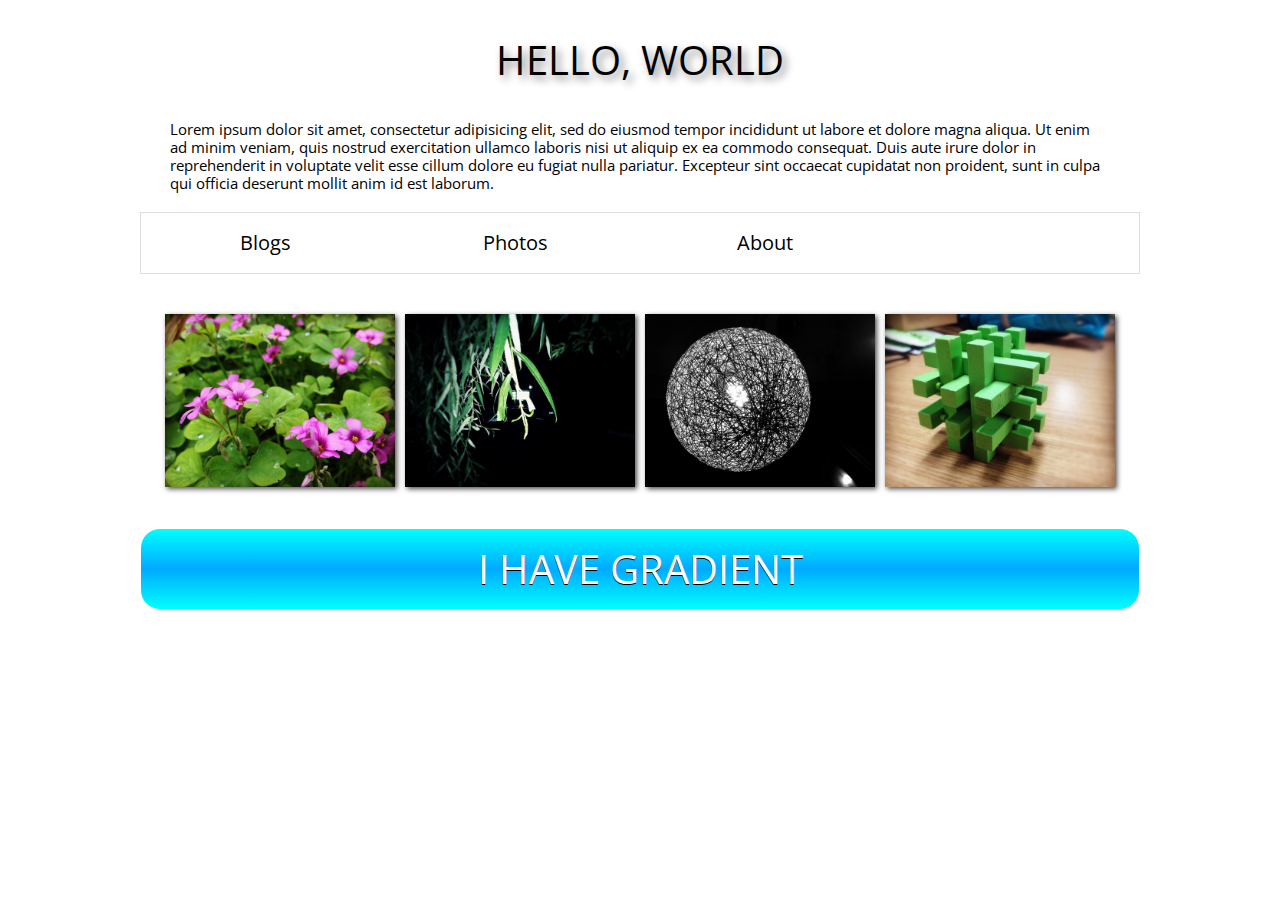
==== index.html @ a3e0dfb7 "try some exicting css3 features" ====
<!DOCTYPE html>
<html>
<head>
	<title>My Design</title>
	<meta name="viewport" content="width=device-width, initial-scale=1">
	<!--[if IE]>
	    <script src="http://html5shiv.googlecode.com/svn/trunk/html5.js"></script>
	<![endif]-->
	<link href='http://fonts.googleapis.com/css?family=Open+Sans:400italic,400' rel='stylesheet' type='text/css'>	
    <link href="stylesheets/style.css" type="text/css" rel="stylesheet" >
</head>
<body>
	<section class="hero">
		<h1>hello, world</h1>
		<p>
			Lorem ipsum dolor sit amet, consectetur adipisicing elit, sed do eiusmod
			tempor incididunt ut labore et dolore magna aliqua. Ut enim ad minim veniam,
			quis nostrud exercitation ullamco laboris nisi ut aliquip ex ea commodo
			consequat. Duis aute irure dolor in reprehenderit in voluptate velit esse
			cillum dolore eu fugiat nulla pariatur. Excepteur sint occaecat cupidatat non
			proident, sunt in culpa qui officia deserunt mollit anim id est laborum.
		</p>
	</section>

	<nav class="menu">
		<ul>
			<li><a href="#">Blogs</a></li>
			<li><a href="#">Photos</a></li>
			<li><a href="#">About</a></li>
		</ul>
	</nav>

	<section class="gallery">
		<ul>
			<li><a href="#"><img src="images/clover-resized.jpg"></a></li>
			<li><a href="#"><img src="images/leaf-resized.jpg"></a></li>
			<li><a href="#"><img src="images/light-resized.jpg"></a></li>
			<li><a href="#"><img src="images/luban-resized.jpg"></a></li>
		</ul>
	</section>

	<section class="gradient">
		<p>I have gradient</p>
	</section>
</body>
</html>
---- stylesheets/style.css ----
/* line 5, ../../../../.rvm/gems/ruby-1.9.3-p545/gems/compass-core-1.0.1/stylesheets/compass/reset/_utilities.scss */
html, body, div, span, applet, object, iframe,
h1, h2, h3, h4, h5, h6, p, blockquote, pre,
a, abbr, acronym, address, big, cite, code,
del, dfn, em, img, ins, kbd, q, s, samp,
small, strike, strong, sub, sup, tt, var,
b, u, i, center,
dl, dt, dd, ol, ul, li,
fieldset, form, label, legend,
table, caption, tbody, tfoot, thead, tr, th, td,
article, aside, canvas, details, embed,
figure, figcaption, footer, header, hgroup,
menu, nav, output, ruby, section, summary,
time, mark, audio, video {
  margin: 0;
  padding: 0;
  border: 0;
  font: inherit;
  font-size: 100%;
  vertical-align: baseline;
}

/* line 22, ../../../../.rvm/gems/ruby-1.9.3-p545/gems/compass-core-1.0.1/stylesheets/compass/reset/_utilities.scss */
html {
  line-height: 1;
}

/* line 24, ../../../../.rvm/gems/ruby-1.9.3-p545/gems/compass-core-1.0.1/stylesheets/compass/reset/_utilities.scss */
ol, ul {
  list-style: none;
}

/* line 26, ../../../../.rvm/gems/ruby-1.9.3-p545/gems/compass-core-1.0.1/stylesheets/compass/reset/_utilities.scss */
table {
  border-collapse: collapse;
  border-spacing: 0;
}

/* line 28, ../../../../.rvm/gems/ruby-1.9.3-p545/gems/compass-core-1.0.1/stylesheets/compass/reset/_utilities.scss */
caption, th, td {
  text-align: left;
  font-weight: normal;
  vertical-align: middle;
}

/* line 30, ../../../../.rvm/gems/ruby-1.9.3-p545/gems/compass-core-1.0.1/stylesheets/compass/reset/_utilities.scss */
q, blockquote {
  quotes: none;
}
/* line 103, ../../../../.rvm/gems/ruby-1.9.3-p545/gems/compass-core-1.0.1/stylesheets/compass/reset/_utilities.scss */
q:before, q:after, blockquote:before, blockquote:after {
  content: "";
  content: none;
}

/* line 32, ../../../../.rvm/gems/ruby-1.9.3-p545/gems/compass-core-1.0.1/stylesheets/compass/reset/_utilities.scss */
a img {
  border: none;
}

/* line 116, ../../../../.rvm/gems/ruby-1.9.3-p545/gems/compass-core-1.0.1/stylesheets/compass/reset/_utilities.scss */
article, aside, details, figcaption, figure, footer, header, hgroup, main, menu, nav, section, summary {
  display: block;
}

/* line 6, ../sass/style.scss */
body {
  font-family: 'Open Sans', sans-serif;
  text-align: center;
  font-size: 62.5%;
  width: 100%;
  margin: 0 auto;
  background: white;
  color: black;
  max-width: 100em;
  /*@include box-shadow(inset 0 0 4em hsl(180, 100%, 30%));*/
}

/* line 19, ../sass/style.scss */
.hero {
  margin-bottom: 2em;
}
/* line 20, ../sass/style.scss */
.hero h1 {
  font-size: 4em;
  text-transform: uppercase;
  text-shadow: 0.1em 0.1em 0.2em gray;
  padding: 1em;
}
/* line 27, ../sass/style.scss */
.hero p {
  padding: 0 2em;
  font-size: 1.5em;
  text-align: left;
  line-height: 1.2;
  text-shadow: none;
}

/* line 38, ../sass/style.scss */
.menu {
  border: 1px solid #dedede;
  overflow: hidden;
  *zoom: 1;
}
/* line 41, ../sass/style.scss */
.menu ul li {
  float: left;
  width: 25%;
}
/* line 44, ../sass/style.scss */
.menu ul li a {
  display: block;
  text-decoration: none;
  /*text-align: left;*/
  padding: 1em;
  font-size: 2em;
  color: black;
  -moz-transition: all 0.3s ease 0s;
  -o-transition: all 0.3s ease 0s;
  -webkit-transition: all 0.3s ease;
  -webkit-transition-delay: 0s;
  transition: all 0.3s ease 0s;
}
/* line 53, ../sass/style.scss */
.menu ul li a:hover {
  -moz-transform: scale(1.3);
  -ms-transform: scale(1.3);
  -webkit-transform: scale(1.3);
  transform: scale(1.3);
}

/* line 62, ../sass/style.scss */
.gallery {
  padding: 4em 2em;
  overflow: hidden;
  *zoom: 1;
}
/* line 64, ../sass/style.scss */
.gallery li {
  float: left;
  width: 25%;
  padding: 0 .5em;
  box-sizing: border-box;
}
/* line 69, ../sass/style.scss */
.gallery li img {
  width: 100%;
  -moz-box-shadow: 0.2em 0.2em 0.5em #4d4d4d;
  -webkit-box-shadow: 0.2em 0.2em 0.5em #4d4d4d;
  box-shadow: 0.2em 0.2em 0.5em #4d4d4d;
}

/* line 79, ../sass/style.scss */
.gradient {
  border: 1px solid white;
  padding: .5em;
  font-size: 4em;
  text-transform: uppercase;
  background: linear-gradient(0deg, #00ffff 0%, #00aaff 50%, #00ffff 100%);
  color: white;
  text-shadow: 0 0.02em black;
  -moz-border-radius: 0.5em;
  -webkit-border-radius: 0.5em;
  border-radius: 0.5em;
  -moz-transition: all 1s ease 0s;
  -o-transition: all 1s ease 0s;
  -webkit-transition: all 1s ease;
  -webkit-transition-delay: 0s;
  transition: all 1s ease 0s;
}
/* line 91, ../sass/style.scss */
.gradient:hover {
  border: 1px solid #006666;
  color: black;
  text-shadow: 0 0.02em white;
}
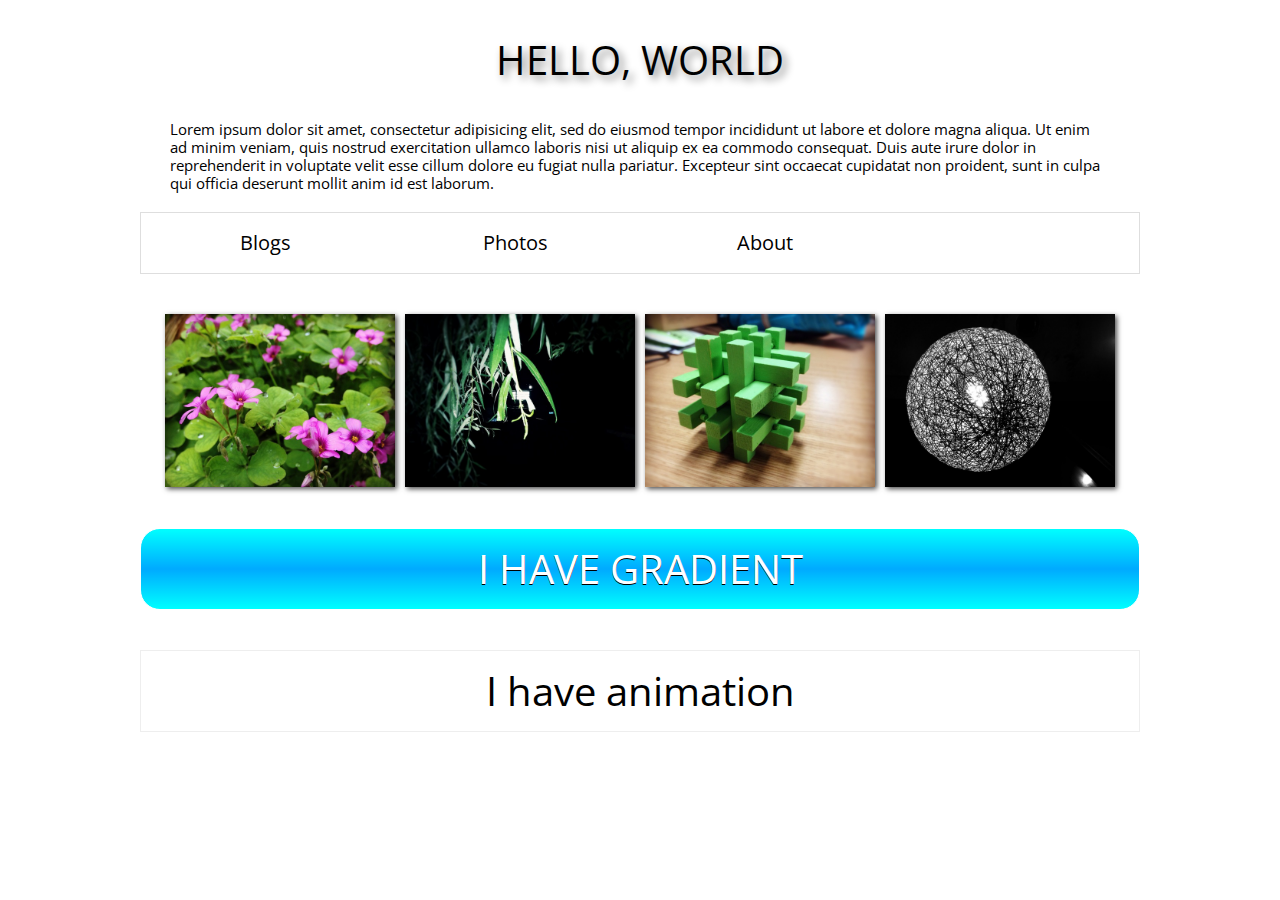
==== commit 3cfa0d2f: "add animation" ====
--- a/index.html
+++ b/index.html
@@ -34,13 +34,19 @@
 		<ul>
 			<li><a href="#"><img src="images/clover-resized.jpg"></a></li>
 			<li><a href="#"><img src="images/leaf-resized.jpg"></a></li>
+			<li><a href="#"><img src="images/luban-resized.jpg"></a></li>
 			<li><a href="#"><img src="images/light-resized.jpg"></a></li>
-			<li><a href="#"><img src="images/luban-resized.jpg"></a></li>
 		</ul>
 	</section>
 
 	<section class="gradient">
 		<p>I have gradient</p>
 	</section>
+
+
+	<section class="animation">
+		<p>I have animation</p>
+	</section>
+
 </body>
 </html>
--- a/stylesheets/style.css
+++ b/stylesheets/style.css
@@ -123,34 +123,47 @@
 }
 /* line 53, ../sass/style.scss */
 .menu ul li a:hover {
-  -moz-transform: scale(1.3);
-  -ms-transform: scale(1.3);
-  -webkit-transform: scale(1.3);
-  transform: scale(1.3);
-}
-
-/* line 62, ../sass/style.scss */
+  -moz-transform: scale(1.2);
+  -ms-transform: scale(1.2);
+  -webkit-transform: scale(1.2);
+  transform: scale(1.2);
+  text-shadow: 0 0 2em black;
+}
+
+/* line 63, ../sass/style.scss */
 .gallery {
   padding: 4em 2em;
   overflow: hidden;
   *zoom: 1;
 }
-/* line 64, ../sass/style.scss */
+/* line 65, ../sass/style.scss */
 .gallery li {
   float: left;
   width: 25%;
   padding: 0 .5em;
   box-sizing: border-box;
 }
-/* line 69, ../sass/style.scss */
+/* line 70, ../sass/style.scss */
 .gallery li img {
   width: 100%;
   -moz-box-shadow: 0.2em 0.2em 0.5em #4d4d4d;
   -webkit-box-shadow: 0.2em 0.2em 0.5em #4d4d4d;
   box-shadow: 0.2em 0.2em 0.5em #4d4d4d;
-}
-
-/* line 79, ../sass/style.scss */
+  -moz-transition: all 0.2s ease 0s;
+  -o-transition: all 0.2s ease 0s;
+  -webkit-transition: all 0.2s ease;
+  -webkit-transition-delay: 0s;
+  transition: all 0.2s ease 0s;
+}
+/* line 74, ../sass/style.scss */
+.gallery li img:hover {
+  -moz-transform: scale(1.2);
+  -ms-transform: scale(1.2);
+  -webkit-transform: scale(1.2);
+  transform: scale(1.2);
+}
+
+/* line 84, ../sass/style.scss */
 .gradient {
   border: 1px solid white;
   padding: .5em;
@@ -167,10 +180,56 @@
   -webkit-transition: all 1s ease;
   -webkit-transition-delay: 0s;
   transition: all 1s ease 0s;
-}
-/* line 91, ../sass/style.scss */
+  margin-bottom: 1em;
+}
+/* line 96, ../sass/style.scss */
 .gradient:hover {
   border: 1px solid #006666;
   color: black;
   text-shadow: 0 0.02em white;
 }
+
+/* line 105, ../sass/style.scss */
+.animation {
+  padding: .5em;
+  font-size: 4em;
+  border: 1px solid #eeeeee;
+  margin-bottom: 1em;
+}
+@-moz-keyframes warning {
+  0% {
+    text-shadow: 0 0 1em black;
+  }
+  50% {
+    text-shadow: 0 0 1.5em red;
+  }
+  100% {
+    text-shadow: 0 0 1em black;
+  }
+}
+@-webkit-keyframes warning {
+  0% {
+    text-shadow: 0 0 1em black;
+  }
+  50% {
+    text-shadow: 0 0 1.5em red;
+  }
+  100% {
+    text-shadow: 0 0 1em black;
+  }
+}
+@keyframes warning {
+  0% {
+    text-shadow: 0 0 1em black;
+  }
+  50% {
+    text-shadow: 0 0 1.5em red;
+  }
+  100% {
+    text-shadow: 0 0 1em black;
+  }
+}
+/* line 122, ../sass/style.scss */
+.animation p {
+  /*@include animation(warning 1s infinite ease-in);	*/
+}
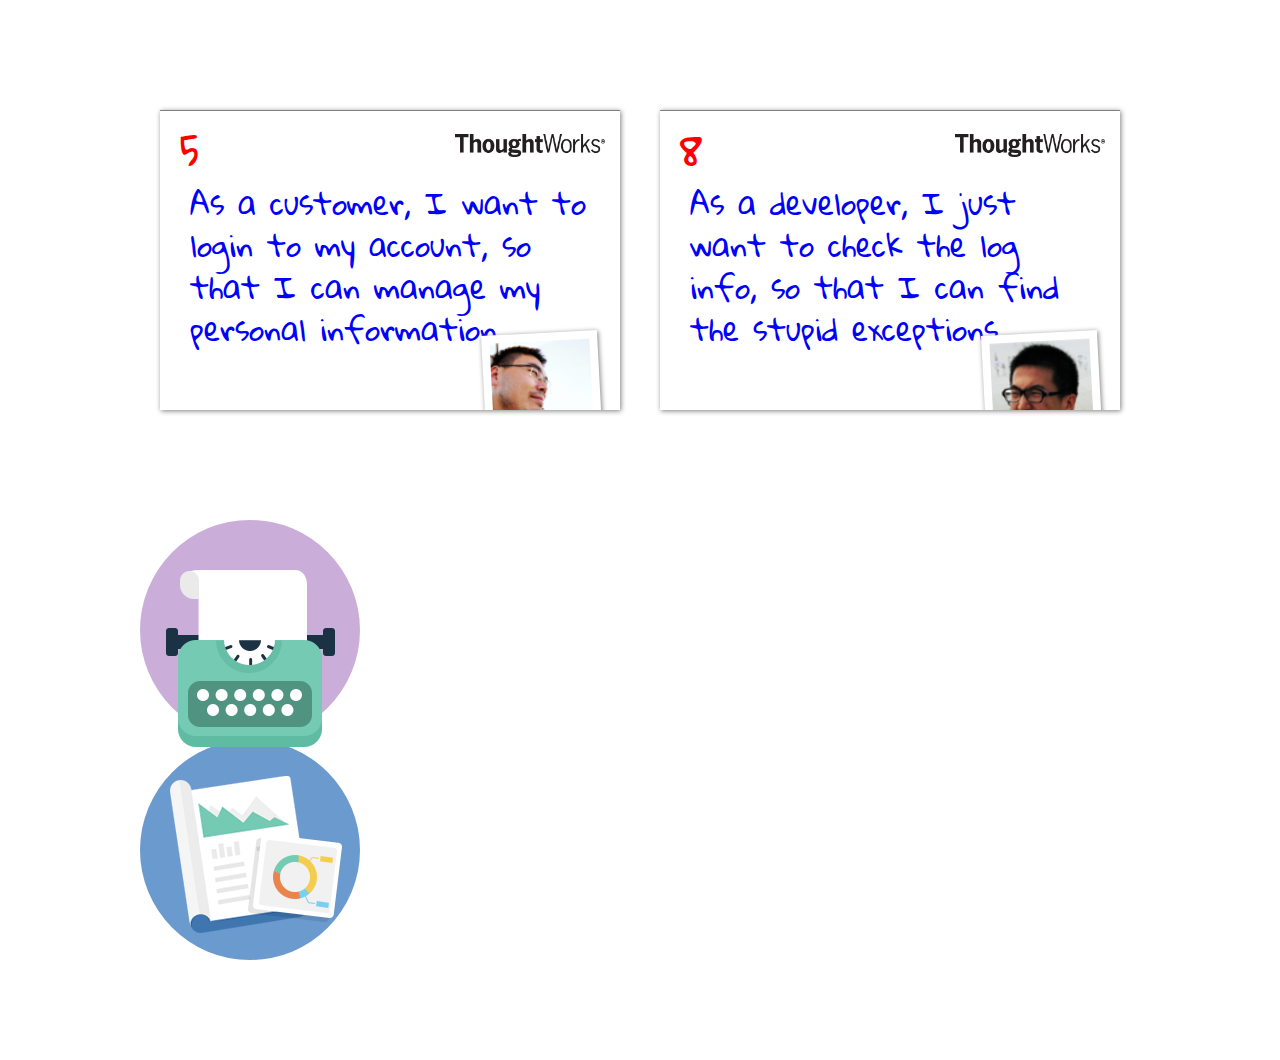
==== commit 506984e7: "add more animation" ====
--- a/index.html
+++ b/index.html
@@ -5,48 +5,68 @@
 	<meta name="viewport" content="width=device-width, initial-scale=1">
 	<!--[if IE]>
 	    <script src="http://html5shiv.googlecode.com/svn/trunk/html5.js"></script>
-	<![endif]-->
-	<link href='http://fonts.googleapis.com/css?family=Open+Sans:400italic,400' rel='stylesheet' type='text/css'>	
+	<![endif]-->	
+	<link href='http://fonts.googleapis.com/css?family=Knewave|Shadows+Into+Light|Gloria+Hallelujah|Indie+Flower|Open+Sans' rel='stylesheet' type='text/css'>
     <link href="stylesheets/style.css" type="text/css" rel="stylesheet" >
 </head>
 <body>
-	<section class="hero">
-		<h1>hello, world</h1>
-		<p>
-			Lorem ipsum dolor sit amet, consectetur adipisicing elit, sed do eiusmod
-			tempor incididunt ut labore et dolore magna aliqua. Ut enim ad minim veniam,
-			quis nostrud exercitation ullamco laboris nisi ut aliquip ex ea commodo
-			consequat. Duis aute irure dolor in reprehenderit in voluptate velit esse
-			cillum dolore eu fugiat nulla pariatur. Excepteur sint occaecat cupidatat non
-			proident, sunt in culpa qui officia deserunt mollit anim id est laborum.
-		</p>
-	</section>
-
-	<nav class="menu">
+	<section class="twcards">
 		<ul>
-			<li><a href="#">Blogs</a></li>
-			<li><a href="#">Photos</a></li>
-			<li><a href="#">About</a></li>
-		</ul>
-	</nav>
-
-	<section class="gallery">
-		<ul>
-			<li><a href="#"><img src="images/clover-resized.jpg"></a></li>
-			<li><a href="#"><img src="images/leaf-resized.jpg"></a></li>
-			<li><a href="#"><img src="images/luban-resized.jpg"></a></li>
-			<li><a href="#"><img src="images/light-resized.jpg"></a></li>
+			<li>
+				<article class="twcard">
+					<div class="point">5</div>
+					<header><img src="images/tw-logo.png" alt=""></header>
+					<section>
+						<p>As a customer, I want to login to my account, so that I can manage my personal information</p>
+					</section>
+					<div class="avator">
+					<img src="images/haisheng.liu.png" alt="">
+					</div>
+				</article>
+			</li>
+			<li>
+				<article class="twcard yellow">
+					<div class="point">8</div>
+					<header><img src="images/tw-logo.png" alt=""></header>
+					<section>
+						<p>As a developer, I just want to check the log info, so that I can find the stupid exceptions</p>
+					</section>
+					<div class="avator">
+					<img src="images/xiaodong.li.png" alt="">
+					</div>
+				</article>
+			</li>
 		</ul>
 	</section>
 
-	<section class="gradient">
-		<p>I have gradient</p>
+	<section class="transition">
+		<!-- <div class="circle"></div> -->
+		<!-- <div class="square"><span>skew(10deg)</span></div>
+		<div class="square"><span>skew(0, 10deg)</span></div>
+		<div class="square"><span>skew(10deg, 10deg)</span></div> -->
 	</section>
 
+	<section id="animations">
+	<!-- 
+		<div class="data-processing">
+			<div class="paper"></div>
+			<div class="hand"></div>
+			<div class="pie"></div>
+		</div>
+ -->
+		<div class="typing">
+			<div class="typewritter"></div>
+			<div class="handlebar"></div>
+			<div class="paper"></div>
+			<!-- <div class="shadow"></div> -->
+		</div>
 
-	<section class="animation">
-		<p>I have animation</p>
+		<div class="mag">
+			<div class="magazine"></div>
+			<div class="picture"></div>
+			<div class="yellow-bar"></div>
+			<div class="blue-bar"></div>
+		</div>
 	</section>
-
 </body>
 </html>
--- a/stylesheets/style.css
+++ b/stylesheets/style.css
@@ -73,21 +73,104 @@
   background: white;
   color: black;
   max-width: 100em;
+  /*background-color: #C1CDC3;*/
   /*@include box-shadow(inset 0 0 4em hsl(180, 100%, 30%));*/
 }
 
 /* line 19, ../sass/style.scss */
+.yellow {
+  background-color: #FFFF88;
+}
+
+/*
+background: linear-gradient(45deg, #ccc 25%, transparent 25%, transparent 75%, #ccc 75%, #ccc) 0 0, linear-gradient(45deg, #ccc 25%, #eee 25%, #eee 75%, #ccc 75%, #ccc) 20px 20px #eee;
+background-size: 40px 40px;*/
+/* line 25, ../sass/style.scss */
+.twcards {
+  margin-top: 10em;
+  overflow: hidden;
+  *zoom: 1;
+}
+/* line 27, ../sass/style.scss */
+.twcards li {
+  width: 50%;
+  float: left;
+}
+/* line 31, ../sass/style.scss */
+.twcards li .twcard {
+  display: block;
+  background: white linear-gradient(#808080 1px, rgba(0, 0, 0, 0) 1px);
+  background-size: 6em;
+  height: 30em;
+  border: 1px solid gray;
+  margin: 1em 2em;
+  border: none;
+  box-shadow: 1px 1px 5px gray;
+  position: relative;
+  /*transform: rotate(1deg);*/
+  overflow: hidden;
+  *zoom: 1;
+}
+/* line 43, ../sass/style.scss */
+.twcards li .twcard .point {
+  position: absolute;
+  font-size: 4em;
+  font-family: 'Gloria Hallelujah', cursive;
+  color: red;
+  top: .5em;
+  left: .5em;
+}
+/* line 52, ../sass/style.scss */
+.twcards li .twcard .avator {
+  position: absolute;
+  width: 10em;
+  padding: .8em;
+  border: none;
+  background-color: white;
+  transform: rotate(-3deg);
+  bottom: -4em;
+  right: 2em;
+  box-shadow: 1px 1px 5px gray;
+  z-index: 3;
+}
+/* line 63, ../sass/style.scss */
+.twcards li .twcard .avator img {
+  width: 100%;
+  height: 100%;
+}
+/* line 69, ../sass/style.scss */
+.twcards li .twcard header {
+  font-size: 3em;
+  margin: .5em;
+  line-height: 1.4;
+  text-align: right;
+}
+/* line 74, ../sass/style.scss */
+.twcards li .twcard header img {
+  width: 35%;
+}
+/* line 81, ../sass/style.scss */
+.twcards li .twcard section {
+  font-family: 'Gloria Hallelujah', cursive;
+  text-align: left;
+  font-size: 3em;
+  line-height: 1.4;
+  margin: 0 1em;
+  color: #0000FB;
+}
+
+/* line 95, ../sass/style.scss */
 .hero {
   margin-bottom: 2em;
 }
-/* line 20, ../sass/style.scss */
+/* line 96, ../sass/style.scss */
 .hero h1 {
   font-size: 4em;
   text-transform: uppercase;
   text-shadow: 0.1em 0.1em 0.2em gray;
   padding: 1em;
 }
-/* line 27, ../sass/style.scss */
+/* line 103, ../sass/style.scss */
 .hero p {
   padding: 0 2em;
   font-size: 1.5em;
@@ -96,18 +179,18 @@
   text-shadow: none;
 }
 
-/* line 38, ../sass/style.scss */
+/* line 114, ../sass/style.scss */
 .menu {
   border: 1px solid #dedede;
   overflow: hidden;
   *zoom: 1;
 }
-/* line 41, ../sass/style.scss */
+/* line 117, ../sass/style.scss */
 .menu ul li {
   float: left;
   width: 25%;
 }
-/* line 44, ../sass/style.scss */
+/* line 120, ../sass/style.scss */
 .menu ul li a {
   display: block;
   text-decoration: none;
@@ -121,7 +204,7 @@
   -webkit-transition-delay: 0s;
   transition: all 0.3s ease 0s;
 }
-/* line 53, ../sass/style.scss */
+/* line 129, ../sass/style.scss */
 .menu ul li a:hover {
   -moz-transform: scale(1.2);
   -ms-transform: scale(1.2);
@@ -130,20 +213,20 @@
   text-shadow: 0 0 2em black;
 }
 
-/* line 63, ../sass/style.scss */
+/* line 139, ../sass/style.scss */
 .gallery {
   padding: 4em 2em;
   overflow: hidden;
   *zoom: 1;
 }
-/* line 65, ../sass/style.scss */
+/* line 141, ../sass/style.scss */
 .gallery li {
   float: left;
   width: 25%;
   padding: 0 .5em;
   box-sizing: border-box;
 }
-/* line 70, ../sass/style.scss */
+/* line 146, ../sass/style.scss */
 .gallery li img {
   width: 100%;
   -moz-box-shadow: 0.2em 0.2em 0.5em #4d4d4d;
@@ -155,7 +238,7 @@
   -webkit-transition-delay: 0s;
   transition: all 0.2s ease 0s;
 }
-/* line 74, ../sass/style.scss */
+/* line 150, ../sass/style.scss */
 .gallery li img:hover {
   -moz-transform: scale(1.2);
   -ms-transform: scale(1.2);
@@ -163,7 +246,7 @@
   transform: scale(1.2);
 }
 
-/* line 84, ../sass/style.scss */
+/* line 160, ../sass/style.scss */
 .gradient {
   border: 1px solid white;
   padding: .5em;
@@ -182,14 +265,14 @@
   transition: all 1s ease 0s;
   margin-bottom: 1em;
 }
-/* line 96, ../sass/style.scss */
+/* line 172, ../sass/style.scss */
 .gradient:hover {
   border: 1px solid #006666;
   color: black;
   text-shadow: 0 0.02em white;
 }
 
-/* line 105, ../sass/style.scss */
+/* line 181, ../sass/style.scss */
 .animation {
   padding: .5em;
   font-size: 4em;
@@ -229,7 +312,609 @@
     text-shadow: 0 0 1em black;
   }
 }
-/* line 122, ../sass/style.scss */
+/* line 198, ../sass/style.scss */
 .animation p {
   /*@include animation(warning 1s infinite ease-in);	*/
 }
+
+/* line 205, ../sass/style.scss */
+.thoughtworks-color {
+  padding: 4em 0;
+  overflow: hidden;
+  *zoom: 1;
+}
+/* line 206, ../sass/style.scss */
+.thoughtworks-color h2 {
+  font-size: 2em;
+  padding: 1em 0;
+}
+/* line 212, ../sass/style.scss */
+.thoughtworks-color li {
+  float: left;
+  width: 10%;
+  padding: 2em;
+  color: white;
+}
+/* line 218, ../sass/style.scss */
+.thoughtworks-color li p {
+  text-transform: uppercase;
+}
+/* line 222, ../sass/style.scss */
+.thoughtworks-color li:nth-child(1) {
+  background-color: #f3cfb3;
+}
+/* line 226, ../sass/style.scss */
+.thoughtworks-color li:nth-child(2) {
+  background-color: #f0bf9b;
+}
+/* line 230, ../sass/style.scss */
+.thoughtworks-color li:nth-child(3) {
+  background-color: #94795d;
+}
+/* line 234, ../sass/style.scss */
+.thoughtworks-color li:nth-child(4) {
+  background-color: #674230;
+}
+/* line 238, ../sass/style.scss */
+.thoughtworks-color li:nth-child(5) {
+  background-color: #000000;
+}
+/* line 242, ../sass/style.scss */
+.thoughtworks-color li:nth-child(6) {
+  background-color: #808080;
+}
+/* line 246, ../sass/style.scss */
+.thoughtworks-color li:nth-child(7) {
+  background-color: #f6eb61;
+}
+/* line 250, ../sass/style.scss */
+.thoughtworks-color li:nth-child(8) {
+  background-color: #f68d2e;
+}
+/* line 254, ../sass/style.scss */
+.thoughtworks-color li:nth-child(9) {
+  background-color: #da291c;
+}
+/* line 258, ../sass/style.scss */
+.thoughtworks-color li:nth-child(10) {
+  background-color: #ac145a;
+}
+/* line 262, ../sass/style.scss */
+.thoughtworks-color li:nth-child(11) {
+  background-color: #642667;
+}
+/* line 266, ../sass/style.scss */
+.thoughtworks-color li:nth-child(12) {
+  background-color: #f04e98;
+}
+/* line 270, ../sass/style.scss */
+.thoughtworks-color li:nth-child(13) {
+  background-color: #abad23;
+}
+/* line 274, ../sass/style.scss */
+.thoughtworks-color li:nth-child(14) {
+  background-color: #a9c47f;
+}
+/* line 278, ../sass/style.scss */
+.thoughtworks-color li:nth-child(15) {
+  background-color: #319b42;
+}
+/* line 282, ../sass/style.scss */
+.thoughtworks-color li:nth-child(16) {
+  background-color: #77c5d5;
+}
+/* line 286, ../sass/style.scss */
+.thoughtworks-color li:nth-child(17) {
+  background-color: #05c3de;
+}
+/* line 290, ../sass/style.scss */
+.thoughtworks-color li:nth-child(18) {
+  background-color: #407ec9;
+}
+
+/* line 299, ../sass/style.scss */
+.order {
+  text-align: left;
+  padding: 0 2em;
+  overflow: hidden;
+  *zoom: 1;
+}
+/* line 302, ../sass/style.scss */
+.order h2 {
+  font-size: 2em;
+  color: #3c3c3c;
+  padding: .5em 0;
+  border-color: #dfdfdf;
+  border-width: 1px 0;
+  border-style: dashed;
+  margin-bottom: 1em;
+  text-align: center;
+}
+/* line 313, ../sass/style.scss */
+.order .subtitle {
+  font-size: 1.5em;
+  color: #3c3c3c;
+}
+/* line 318, ../sass/style.scss */
+.order li {
+  float: left;
+  width: 100%;
+  overflow: hidden;
+  *zoom: 1;
+}
+/* line 322, ../sass/style.scss */
+.order li .item {
+  border: 1px solid #efefef;
+  -moz-border-radius: 4px;
+  -webkit-border-radius: 4px;
+  border-radius: 4px;
+  margin: 1em 0;
+  position: relative;
+  overflow: hidden;
+}
+/* line 328, ../sass/style.scss */
+.order li .item a {
+  position: absolute;
+}
+/* line 330, ../sass/style.scss */
+.order li .item a img {
+  width: 75%;
+  height: 75%;
+}
+/* line 336, ../sass/style.scss */
+.order li .item .robbin {
+  display: block;
+  color: white;
+  text-transform: uppercase;
+  text-decoration: none;
+  background: #d32229;
+  padding: .5em 4em;
+  top: 0;
+  right: -4em;
+  transform: rotate(45deg);
+}
+/* line 347, ../sass/style.scss */
+.order li .item .detail {
+  margin-left: 110px;
+  padding: 1em 0 1em 0;
+}
+/* line 350, ../sass/style.scss */
+.order li .item .detail h3 {
+  font-size: 1.5em;
+  padding-bottom: .5em;
+}
+/* line 354, ../sass/style.scss */
+.order li .item .detail .amount {
+  padding: .5em 0;
+}
+/* line 357, ../sass/style.scss */
+.order li .item .detail p {
+  color: #ccc;
+}
+/* line 366, ../sass/style.scss */
+.order hr {
+  border-style: dashed;
+  border-color: #dfdfdf;
+  border-width: 0 0 1px 0;
+  padding: 1em;
+}
+/* line 372, ../sass/style.scss */
+.order .summary {
+  float: right;
+  text-align: right;
+  padding: 2em 0;
+}
+/* line 376, ../sass/style.scss */
+.order .summary p {
+  font-size: 1.5em;
+  padding: .5em 0;
+  /*font-style: italic;*/
+}
+/* line 381, ../sass/style.scss */
+.order .summary p .label {
+  color: #4c4c4c;
+}
+/* line 384, ../sass/style.scss */
+.order .summary p .price {
+  font-size: 2em;
+}
+
+/* line 392, ../sass/style.scss */
+.pages {
+  padding: 2em 0;
+}
+/* line 394, ../sass/style.scss */
+.pages .sample {
+  overflow: hidden;
+  *zoom: 1;
+}
+/* line 396, ../sass/style.scss */
+.pages .sample li {
+  float: left;
+  width: 50%;
+}
+/* line 400, ../sass/style.scss */
+.pages .sample li .thumb {
+  height: 10em;
+  overflow: hidden;
+}
+/* line 404, ../sass/style.scss */
+.pages .sample li img {
+  width: 90%;
+  margin: 0 auto;
+}
+
+@keyframes breath {
+  0% {
+    opacity: 1;
+  }
+  50% {
+    opacity: 0;
+  }
+  100% {
+    opacity: 1;
+  }
+}
+@keyframes beat {
+  0% {
+    transform: scale(1);
+  }
+  50% {
+    transform: scale(1.2);
+  }
+  100% {
+    transform: scale(1);
+  }
+}
+/* line 443, ../sass/style.scss */
+.transition {
+  margin: 10em 0;
+  /*
+  	.circle:active {
+  		background-color: orangered;
+  		transform: scale(1.2);	
+  	}*/
+}
+/* line 445, ../sass/style.scss */
+.transition .circle {
+  float: left;
+  margin: 0 5em;
+  width: 20em;
+  height: 20em;
+  border: 1px solid #c0c0c0;
+  box-shadow: 0 0 10px #c0c0c0;
+  border-radius: 50%;
+  background-color: yellowgreen;
+  animation: beat 2s ease-in-out infinite;
+}
+/* line 457, ../sass/style.scss */
+.transition .circle:hover {
+  /*background-color: orange;
+  transform: translate(300px);*/
+}
+/* line 467, ../sass/style.scss */
+.transition .square {
+  float: left;
+  margin: 0 5em;
+  width: 20em;
+  height: 20em;
+  border: 1px solid #c0c0c0;
+  box-shadow: 0 0 5px #c0c0c0;
+  background-color: yellowgreen;
+  transform: skew(10deg);
+}
+/* line 477, ../sass/style.scss */
+.transition .square span {
+  color: white;
+  font-size: 2em;
+  display: block;
+  margin: 4em 0;
+}
+
+@keyframes top-right-in {
+  0% {
+    top: -90px;
+    left: 220px;
+  }
+  20% {
+    top: 54px;
+    left: 34px;
+  }
+  30% {
+    top: 54px;
+    left: 34px;
+  }
+  40% {
+    top: 54px;
+    left: 34px;
+  }
+  50% {
+    top: 54px;
+    left: 34px;
+  }
+  60% {
+    top: 54px;
+    left: 34px;
+  }
+  100% {
+    top: 200px;
+    left: -196px;
+  }
+}
+@keyframes hand-in {
+  0% {
+    top: -90px;
+    left: 250px;
+  }
+  30% {
+    top: 50px;
+    left: 138px;
+  }
+  60% {
+    top: 50px;
+    left: 138px;
+  }
+  100% {
+    top: -70px;
+    left: 220px;
+  }
+}
+@keyframes zoom-in {
+  0% {
+    transform: scale(0.01);
+  }
+  20% {
+    transform: scale(0.2);
+  }
+  30% {
+    transform: scale(0.3);
+  }
+  40% {
+    transform: scale(0.4);
+  }
+  50% {
+    transform: scale(0.5);
+  }
+  60% {
+    transform: scale(1);
+  }
+  100% {
+    transform: scale(0.01);
+  }
+}
+@keyframes handlebar {
+  0% {
+    left: 20px;
+  }
+  50% {
+    left: 30px;
+  }
+  100% {
+    left: 20px;
+  }
+}
+@keyframes paper {
+  0% {
+    top: 90px;
+  }
+  25% {
+    top: 70px;
+  }
+  30% {
+    top: 72px;
+  }
+  50% {
+    top: 60px;
+  }
+  55% {
+    top: 65px;
+  }
+  75% {
+    top: 50px;
+  }
+  80% {
+    top: 55px;
+  }
+  100% {
+    top: 90px;
+  }
+}
+@keyframes left-jump {
+  0% {
+    top: 200px;
+    left: 208px;
+  }
+  40% {
+    width: 94px;
+    height: 88px;
+  }
+  50% {
+    width: 94px;
+    height: 88px;
+  }
+  60% {
+    transform: rotate(10deg);
+  }
+  70% {
+    width: 94px;
+    height: 88px;
+    transform: rotate(10deg);
+  }
+  100% {
+    display: none;
+  }
+}
+@keyframes right-jump {
+  0% {
+    top: -139px;
+    left: -157px;
+    /*transform: scale(1);*/
+  }
+  40% {
+    top: 36px;
+    left: 30px;
+  }
+  50% {
+    top: 36px;
+    left: 30px;
+  }
+  60% {
+    transform: rotate(10deg);
+  }
+  100% {
+    display: none;
+  }
+}
+/* line 682, ../sass/style.scss */
+#animations {
+  margin-bottom: 10em;
+}
+/* line 684, ../sass/style.scss */
+#animations .data-processing {
+  background-color: #77C8B2;
+  width: 220px;
+  height: 220px;
+  border: none;
+  border-radius: 50%;
+  position: relative;
+  overflow: hidden;
+}
+/* line 693, ../sass/style.scss */
+#animations .data-processing .paper {
+  position: absolute;
+  background-image: url("/images/data-assets/paper.png");
+  background-size: cover;
+  width: 196px;
+  height: 170px;
+  top: 54px;
+  left: 34px;
+  animation: top-right-in 2s ease infinite;
+}
+/* line 704, ../sass/style.scss */
+#animations .data-processing .pie {
+  position: absolute;
+  background-image: url("/images/data-assets/chart.png");
+  background-size: cover;
+  width: 34px;
+  height: 20px;
+  top: 88px;
+  left: 54px;
+  animation: zoom-in 2s ease infinite;
+}
+/* line 715, ../sass/style.scss */
+#animations .data-processing .hand {
+  position: absolute;
+  background-image: url("/images/data-assets/hand.png");
+  background-size: cover;
+  width: 84px;
+  height: 41px;
+  top: 50px;
+  left: 138px;
+  animation: hand-in 2s ease infinite;
+}
+/* line 727, ../sass/style.scss */
+#animations .typing {
+  background-color: #CBADDA;
+  width: 220px;
+  height: 220px;
+  border: none;
+  border-radius: 50%;
+  position: relative;
+}
+/* line 735, ../sass/style.scss */
+#animations .typing .typewritter {
+  position: absolute;
+  background-image: url("/images/typing/typewritter.png");
+  background-size: cover;
+  width: 144px;
+  height: 107px;
+  top: 120px;
+  left: 38px;
+  z-index: 3;
+}
+/* line 746, ../sass/style.scss */
+#animations .typing .handlebar {
+  position: absolute;
+  background-image: url("/images/typing/handlebar.png");
+  background-size: cover;
+  width: 169px;
+  height: 28px;
+  top: 108px;
+  left: 26px;
+  z-index: 1;
+  animation: handlebar .5s ease-in infinite;
+}
+/* line 758, ../sass/style.scss */
+#animations .typing .paper {
+  position: absolute;
+  background-image: url("/images/typing/paper.png");
+  background-size: cover;
+  width: 127px;
+  height: 106px;
+  top: 50px;
+  left: 40px;
+  z-index: 2;
+  animation: paper 2s ease-out infinite;
+}
+/* line 770, ../sass/style.scss */
+#animations .typing .shadow {
+  position: absolute;
+  background-image: url("/images/typing/shadow.png");
+  background-size: cover;
+  width: 108px;
+  height: 15px;
+}
+/* line 779, ../sass/style.scss */
+#animations .mag {
+  background-color: #6A9ACE;
+  width: 220px;
+  height: 220px;
+  border: none;
+  border-radius: 50%;
+  position: relative;
+  overflow: hidden;
+}
+/* line 788, ../sass/style.scss */
+#animations .mag .magazine {
+  position: absolute;
+  background-image: url("/images/dissemination-assets/magazine.png");
+  background-size: cover;
+  width: 139px;
+  height: 157px;
+  top: 36px;
+  left: 30px;
+  animation: right-jump 1s ease-in-out infinite;
+  transform-origin: bottom left;
+}
+/* line 800, ../sass/style.scss */
+#animations .mag .picture {
+  position: absolute;
+  background-image: url("/images/dissemination-assets/pic.png");
+  background-size: cover;
+  width: 94px;
+  height: 88px;
+  top: 94px;
+  left: 108px;
+  animation: left-jump 1s ease-in-out infinite;
+  transform-origin: bottom right;
+}
+/* line 812, ../sass/style.scss */
+#animations .mag .yellow-bar {
+  position: absolute;
+  background-image: url("/images/dissemination-assets/yellow.png");
+  background-size: cover;
+  width: 27px;
+  height: 9px;
+  top: 116px;
+  left: 166px;
+}
+/* line 822, ../sass/style.scss */
+#animations .mag .blue-bar {
+  position: absolute;
+  background-image: url("/images/dissemination-assets/blue.png");
+  background-size: cover;
+  width: 25px;
+  height: 14px;
+  top: 154px;
+  left: 164px;
+}
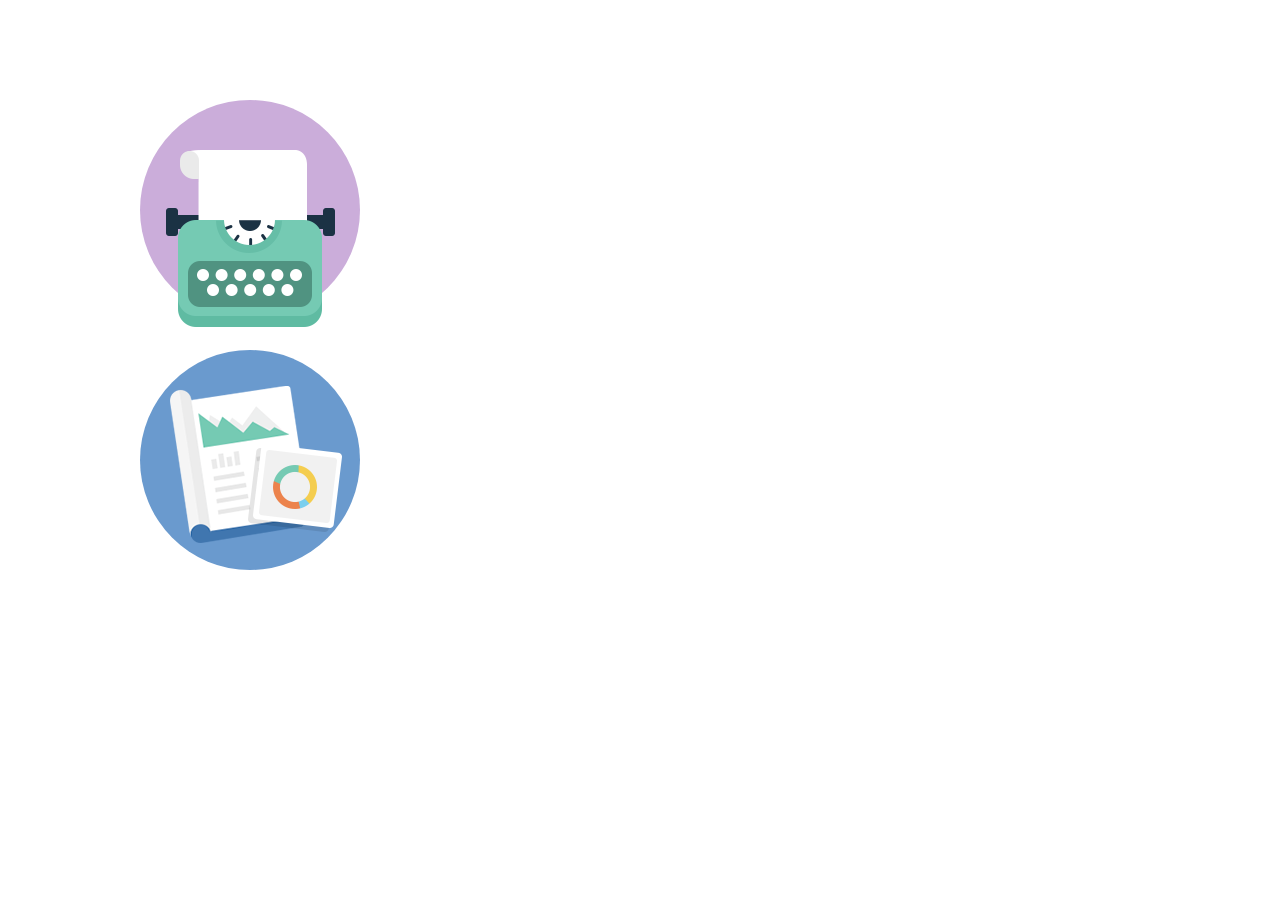
==== commit f78b8a10: "add book animation, which is out of sync" ====
--- a/index.html
+++ b/index.html
@@ -10,35 +10,6 @@
     <link href="stylesheets/style.css" type="text/css" rel="stylesheet" >
 </head>
 <body>
-	<section class="twcards">
-		<ul>
-			<li>
-				<article class="twcard">
-					<div class="point">5</div>
-					<header><img src="images/tw-logo.png" alt=""></header>
-					<section>
-						<p>As a customer, I want to login to my account, so that I can manage my personal information</p>
-					</section>
-					<div class="avator">
-					<img src="images/haisheng.liu.png" alt="">
-					</div>
-				</article>
-			</li>
-			<li>
-				<article class="twcard yellow">
-					<div class="point">8</div>
-					<header><img src="images/tw-logo.png" alt=""></header>
-					<section>
-						<p>As a developer, I just want to check the log info, so that I can find the stupid exceptions</p>
-					</section>
-					<div class="avator">
-					<img src="images/xiaodong.li.png" alt="">
-					</div>
-				</article>
-			</li>
-		</ul>
-	</section>
-
 	<section class="transition">
 		<!-- <div class="circle"></div> -->
 		<!-- <div class="square"><span>skew(10deg)</span></div>
@@ -54,19 +25,19 @@
 			<div class="pie"></div>
 		</div>
  -->
-		<div class="typing">
+		<section class="typing">
 			<div class="typewritter"></div>
 			<div class="handlebar"></div>
 			<div class="paper"></div>
 			<!-- <div class="shadow"></div> -->
-		</div>
+		</section>
 
-		<div class="mag">
+		<section class="mag">
 			<div class="magazine"></div>
 			<div class="picture"></div>
-			<div class="yellow-bar"></div>
-			<div class="blue-bar"></div>
-		</div>
+<!-- 			<div class="yellow-bar"></div>
+			<div class="blue-bar"></div> -->
+		</section>
 	</section>
 </body>
 </html>
--- a/stylesheets/style.css
+++ b/stylesheets/style.css
@@ -735,11 +735,6 @@
   60% {
     transform: rotate(10deg);
   }
-  70% {
-    width: 94px;
-    height: 88px;
-    transform: rotate(10deg);
-  }
   100% {
     display: none;
   }
@@ -748,28 +743,39 @@
   0% {
     top: -139px;
     left: -157px;
-    /*transform: scale(1);*/
-  }
-  40% {
+  }
+  20% {
     top: 36px;
     left: 30px;
   }
-  50% {
-    top: 36px;
-    left: 30px;
-  }
-  60% {
+  40% {
     transform: rotate(10deg);
   }
+  50% {
+    transform: rotate(0deg);
+  }
+  70% {
+    transform: rotate(0deg);
+  }
+  80% {
+    transform: rotate(0deg);
+  }
+  90% {
+    transform: rotate(0deg);
+  }
   100% {
     display: none;
   }
 }
-/* line 682, ../sass/style.scss */
+/* line 686, ../sass/style.scss */
 #animations {
   margin-bottom: 10em;
 }
-/* line 684, ../sass/style.scss */
+/* line 689, ../sass/style.scss */
+#animations section {
+  margin: 3em 0;
+}
+/* line 692, ../sass/style.scss */
 #animations .data-processing {
   background-color: #77C8B2;
   width: 220px;
@@ -779,7 +785,7 @@
   position: relative;
   overflow: hidden;
 }
-/* line 693, ../sass/style.scss */
+/* line 701, ../sass/style.scss */
 #animations .data-processing .paper {
   position: absolute;
   background-image: url("/images/data-assets/paper.png");
@@ -790,7 +796,7 @@
   left: 34px;
   animation: top-right-in 2s ease infinite;
 }
-/* line 704, ../sass/style.scss */
+/* line 712, ../sass/style.scss */
 #animations .data-processing .pie {
   position: absolute;
   background-image: url("/images/data-assets/chart.png");
@@ -801,7 +807,7 @@
   left: 54px;
   animation: zoom-in 2s ease infinite;
 }
-/* line 715, ../sass/style.scss */
+/* line 723, ../sass/style.scss */
 #animations .data-processing .hand {
   position: absolute;
   background-image: url("/images/data-assets/hand.png");
@@ -812,7 +818,7 @@
   left: 138px;
   animation: hand-in 2s ease infinite;
 }
-/* line 727, ../sass/style.scss */
+/* line 735, ../sass/style.scss */
 #animations .typing {
   background-color: #CBADDA;
   width: 220px;
@@ -821,7 +827,7 @@
   border-radius: 50%;
   position: relative;
 }
-/* line 735, ../sass/style.scss */
+/* line 743, ../sass/style.scss */
 #animations .typing .typewritter {
   position: absolute;
   background-image: url("/images/typing/typewritter.png");
@@ -832,7 +838,7 @@
   left: 38px;
   z-index: 3;
 }
-/* line 746, ../sass/style.scss */
+/* line 754, ../sass/style.scss */
 #animations .typing .handlebar {
   position: absolute;
   background-image: url("/images/typing/handlebar.png");
@@ -844,7 +850,7 @@
   z-index: 1;
   animation: handlebar .5s ease-in infinite;
 }
-/* line 758, ../sass/style.scss */
+/* line 766, ../sass/style.scss */
 #animations .typing .paper {
   position: absolute;
   background-image: url("/images/typing/paper.png");
@@ -856,7 +862,7 @@
   z-index: 2;
   animation: paper 2s ease-out infinite;
 }
-/* line 770, ../sass/style.scss */
+/* line 778, ../sass/style.scss */
 #animations .typing .shadow {
   position: absolute;
   background-image: url("/images/typing/shadow.png");
@@ -864,7 +870,7 @@
   width: 108px;
   height: 15px;
 }
-/* line 779, ../sass/style.scss */
+/* line 787, ../sass/style.scss */
 #animations .mag {
   background-color: #6A9ACE;
   width: 220px;
@@ -874,7 +880,7 @@
   position: relative;
   overflow: hidden;
 }
-/* line 788, ../sass/style.scss */
+/* line 796, ../sass/style.scss */
 #animations .mag .magazine {
   position: absolute;
   background-image: url("/images/dissemination-assets/magazine.png");
@@ -883,10 +889,10 @@
   height: 157px;
   top: 36px;
   left: 30px;
-  animation: right-jump 1s ease-in-out infinite;
+  animation: right-jump 2s ease-in-out infinite;
   transform-origin: bottom left;
 }
-/* line 800, ../sass/style.scss */
+/* line 808, ../sass/style.scss */
 #animations .mag .picture {
   position: absolute;
   background-image: url("/images/dissemination-assets/pic.png");
@@ -895,10 +901,10 @@
   height: 88px;
   top: 94px;
   left: 108px;
-  animation: left-jump 1s ease-in-out infinite;
+  animation: left-jump 2s ease-in-out infinite;
   transform-origin: bottom right;
 }
-/* line 812, ../sass/style.scss */
+/* line 820, ../sass/style.scss */
 #animations .mag .yellow-bar {
   position: absolute;
   background-image: url("/images/dissemination-assets/yellow.png");
@@ -908,7 +914,7 @@
   top: 116px;
   left: 166px;
 }
-/* line 822, ../sass/style.scss */
+/* line 830, ../sass/style.scss */
 #animations .mag .blue-bar {
   position: absolute;
   background-image: url("/images/dissemination-assets/blue.png");
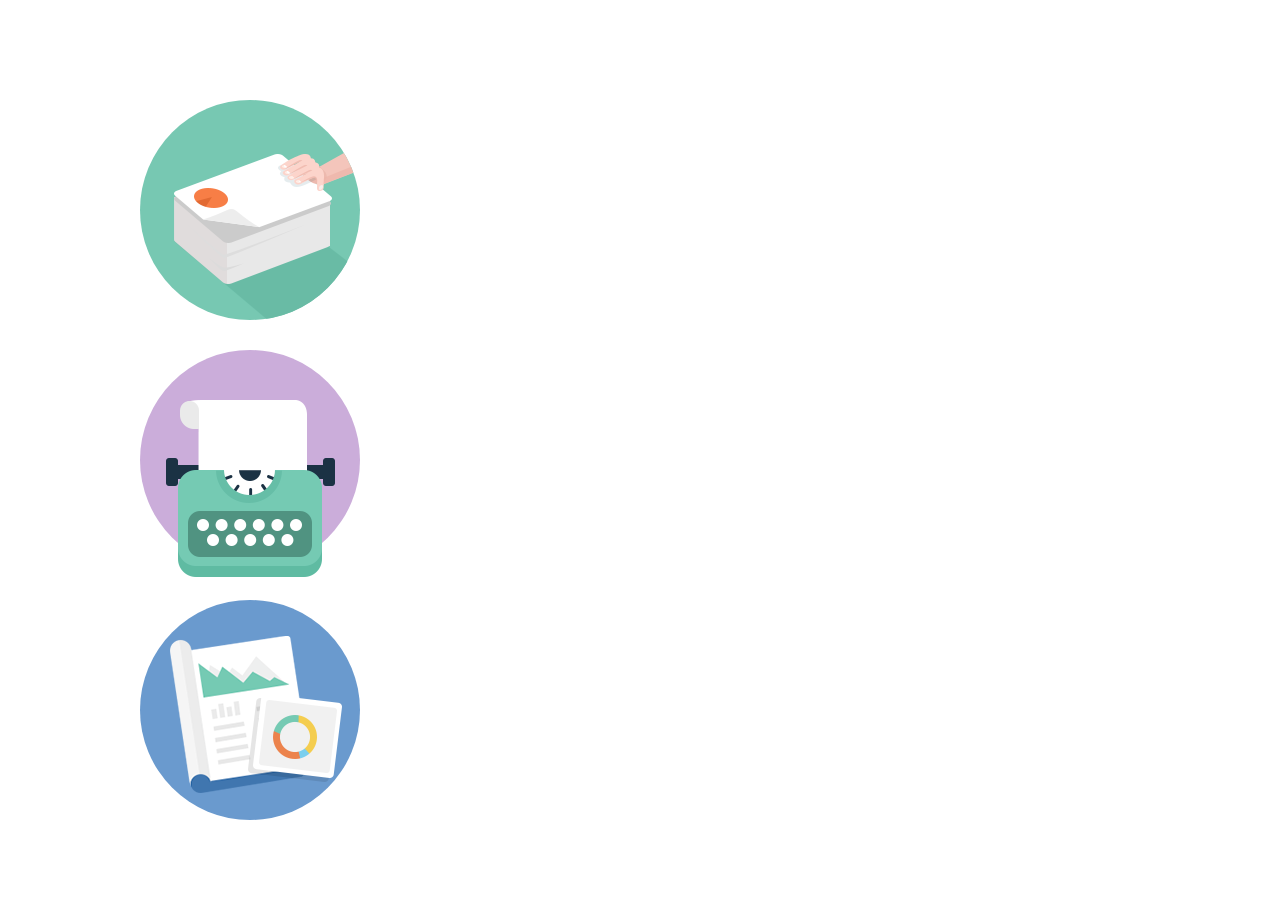
==== commit 4107e869: "refine the animation for paper" ====
--- a/index.html
+++ b/index.html
@@ -18,26 +18,35 @@
 	</section>
 
 	<section id="animations">
-	<!-- 
-		<div class="data-processing">
-			<div class="paper"></div>
-			<div class="hand"></div>
-			<div class="pie"></div>
-		</div>
- -->
-		<section class="typing">
-			<div class="typewritter"></div>
-			<div class="handlebar"></div>
-			<div class="paper"></div>
-			<!-- <div class="shadow"></div> -->
-		</section>
+		<ul>
+			<li>
+				<section class="data-processing">
+					<div class="paper"></div>
+					<div class="hand"></div>
+					<div class="pie"></div>
+				</section>
+			</li>
+			<li>
+				<section class="typing">
+					<div class="typewritter"></div>
+					<div class="handlebar"></div>
+					<div class="paper"></div>
+					<!-- <div class="shadow"></div> -->
+				</section>				
+			</li>
+			<li>
+				<section class="mag">
+					<div class="magazine"></div>
+					<div class="picture"></div>
+		<!-- 			<div class="yellow-bar"></div>
+					<div class="blue-bar"></div> -->
+				</section>				
+			</li>
+		</ul>
+		
 
-		<section class="mag">
-			<div class="magazine"></div>
-			<div class="picture"></div>
-<!-- 			<div class="yellow-bar"></div>
-			<div class="blue-bar"></div> -->
-		</section>
+
+
 	</section>
 </body>
 </html>
--- a/stylesheets/style.css
+++ b/stylesheets/style.css
@@ -721,21 +721,48 @@
 }
 @keyframes left-jump {
   0% {
-    top: 200px;
-    left: 208px;
+    top: 100px;
+    left: 260px;
+    transform: rotate(0);
   }
   40% {
-    width: 94px;
-    height: 88px;
-  }
-  50% {
-    width: 94px;
-    height: 88px;
+    top: 100px;
+    left: 260px;
+    transform: rotate(8deg);
+  }
+  44% {
+    top: 95px;
+    left: 230px;
+    transform: rotate(6deg);
+  }
+  48% {
+    top: 90px;
+    left: 200px;
+    transform: rotate(4deg);
+  }
+  52% {
+    top: 85px;
+    left: 170px;
+    transform: rotate(2deg);
+  }
+  56% {
+    top: 90px;
+    left: 140px;
+    transform: rotate(0deg);
   }
   60% {
-    transform: rotate(10deg);
-  }
-  100% {
+    top: 96px;
+    left: 106px;
+    transform: rotate(-3deg);
+  }
+  65% {
+    top: 94px;
+    left: 108px;
+    transform: rotate(0);
+  }
+  100% {
+    top: 94px;
+    left: 108px;
     display: none;
   }
 }
@@ -748,19 +775,10 @@
     top: 36px;
     left: 30px;
   }
+  30% {
+    transform: rotate(10deg);
+  }
   40% {
-    transform: rotate(10deg);
-  }
-  50% {
-    transform: rotate(0deg);
-  }
-  70% {
-    transform: rotate(0deg);
-  }
-  80% {
-    transform: rotate(0deg);
-  }
-  90% {
     transform: rotate(0deg);
   }
   100% {
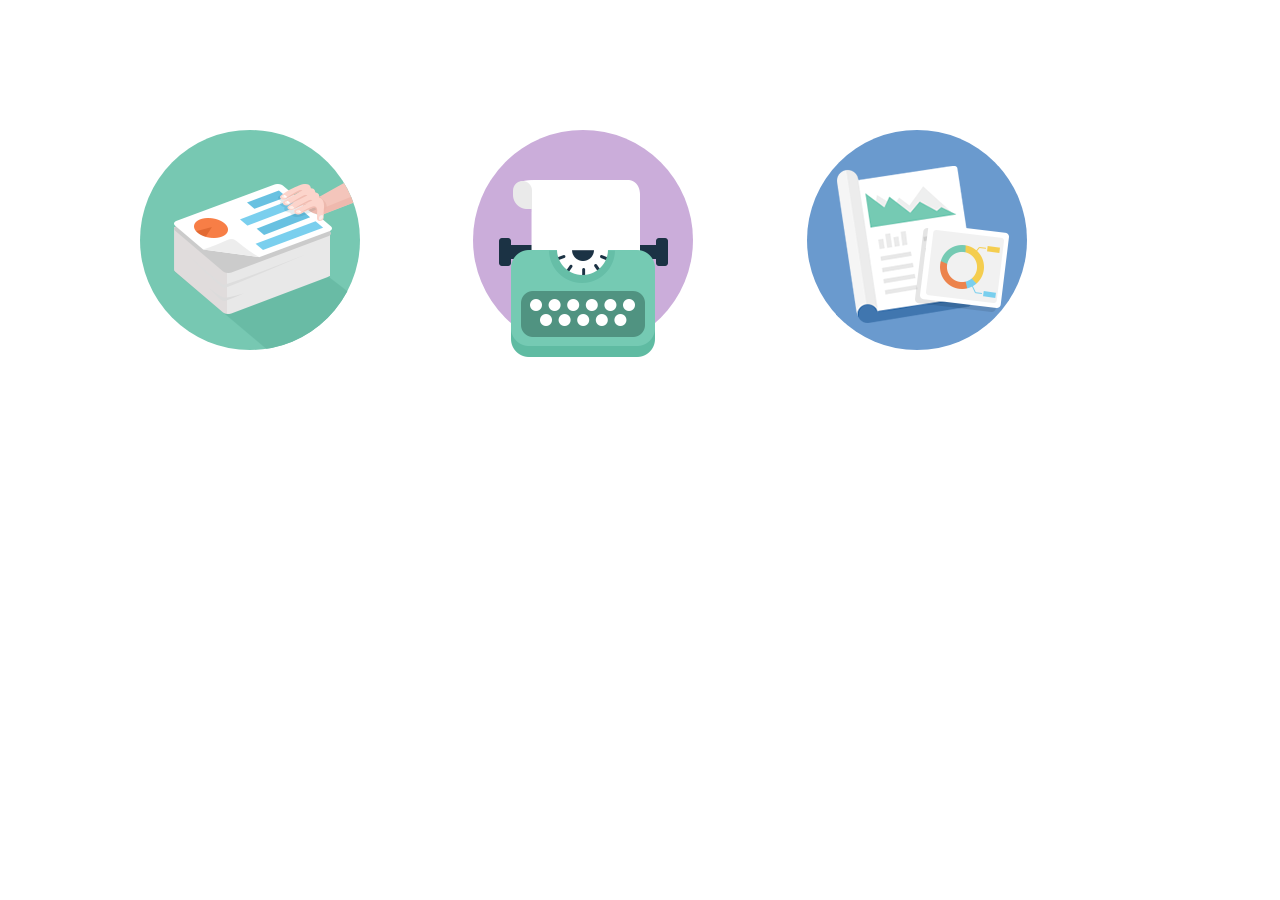
==== commit e6e88890: "finish the 3 animations" ====
--- a/index.html
+++ b/index.html
@@ -24,6 +24,7 @@
 					<div class="paper"></div>
 					<div class="hand"></div>
 					<div class="pie"></div>
+					<div class="bar"></div>
 				</section>
 			</li>
 			<li>
@@ -31,22 +32,17 @@
 					<div class="typewritter"></div>
 					<div class="handlebar"></div>
 					<div class="paper"></div>
-					<!-- <div class="shadow"></div> -->
 				</section>				
 			</li>
 			<li>
 				<section class="mag">
 					<div class="magazine"></div>
 					<div class="picture"></div>
-		<!-- 			<div class="yellow-bar"></div>
-					<div class="blue-bar"></div> -->
+					<div class="yellow-bar"></div>
+					<div class="blue-bar"></div>
 				</section>				
 			</li>
 		</ul>
-		
-
-
-
 	</section>
 </body>
 </html>
--- a/stylesheets/style.css
+++ b/stylesheets/style.css
@@ -646,40 +646,63 @@
     top: -90px;
     left: 250px;
   }
+  20% {
+    top: 50px;
+    left: 138px;
+  }
   30% {
     top: 50px;
     left: 138px;
   }
-  60% {
+  45% {
     top: 50px;
     left: 138px;
   }
-  100% {
+  60% {
     top: -70px;
     left: 220px;
   }
+  100% {
+    top: -70px;
+    left: 220px;
+  }
 }
 @keyframes zoom-in {
   0% {
-    transform: scale(0.01);
-  }
-  20% {
-    transform: scale(0.2);
+    transform: scale(0);
   }
   30% {
-    transform: scale(0.3);
-  }
-  40% {
-    transform: scale(0.4);
-  }
-  50% {
-    transform: scale(0.5);
+    transform: scale(0);
+  }
+  55% {
+    transform: scale(1);
   }
   60% {
+    top: 88px;
+    left: 54px;
+  }
+  100% {
+    top: 200px;
+    left: -196px;
+  }
+}
+@keyframes zoom-in-bar {
+  0% {
+    transform: scale(0);
+  }
+  30% {
+    transform: scale(0);
+  }
+  55% {
     transform: scale(1);
   }
-  100% {
-    transform: scale(0.01);
+  60% {
+    top: 60px;
+    left: 100px;
+  }
+  100% {
+    top: 200px;
+    left: -196px;
   }
 }
 @keyframes handlebar {
@@ -713,6 +736,9 @@
     top: 50px;
   }
   80% {
+    top: 55px;
+  }
+  90% {
     top: 55px;
   }
   100% {
@@ -768,32 +794,64 @@
 }
 @keyframes right-jump {
   0% {
-    top: -139px;
-    left: -157px;
+    top: -50px;
+    left: -150px;
+    transform: rotate(0deg);
+  }
+  15% {
+    transform: rotate(-20deg);
+  }
+  18% {
+    transform: rotate(-10deg);
   }
   20% {
+    transform: rotate(-3deg);
+  }
+  25% {
     top: 36px;
     left: 30px;
+    transform: rotate(5deg);
   }
   30% {
-    transform: rotate(10deg);
-  }
-  40% {
+    top: 36px;
+    left: 30px;
     transform: rotate(0deg);
   }
   100% {
     display: none;
   }
 }
-/* line 686, ../sass/style.scss */
+@keyframes bar {
+  0% {
+    transform: scale(0);
+  }
+  80% {
+    transform: scale(0);
+  }
+  90% {
+    transform: scale(1);
+  }
+  95% {
+    transform: scale(1);
+  }
+  100% {
+    display: none;
+  }
+}
+/* line 743, ../sass/style.scss */
 #animations {
   margin-bottom: 10em;
 }
-/* line 689, ../sass/style.scss */
+/* line 746, ../sass/style.scss */
+#animations li {
+  float: left;
+  width: 33.33%;
+}
+/* line 750, ../sass/style.scss */
 #animations section {
   margin: 3em 0;
 }
-/* line 692, ../sass/style.scss */
+/* line 754, ../sass/style.scss */
 #animations .data-processing {
   background-color: #77C8B2;
   width: 220px;
@@ -803,7 +861,7 @@
   position: relative;
   overflow: hidden;
 }
-/* line 701, ../sass/style.scss */
+/* line 763, ../sass/style.scss */
 #animations .data-processing .paper {
   position: absolute;
   background-image: url("/images/data-assets/paper.png");
@@ -814,7 +872,7 @@
   left: 34px;
   animation: top-right-in 2s ease infinite;
 }
-/* line 712, ../sass/style.scss */
+/* line 774, ../sass/style.scss */
 #animations .data-processing .pie {
   position: absolute;
   background-image: url("/images/data-assets/chart.png");
@@ -825,7 +883,18 @@
   left: 54px;
   animation: zoom-in 2s ease infinite;
 }
-/* line 723, ../sass/style.scss */
+/* line 785, ../sass/style.scss */
+#animations .data-processing .bar {
+  position: absolute;
+  background-image: url("/images/data-assets/data.png");
+  background-size: cover;
+  width: 84px;
+  height: 60px;
+  top: 60px;
+  left: 100px;
+  animation: zoom-in-bar 2s ease infinite;
+}
+/* line 796, ../sass/style.scss */
 #animations .data-processing .hand {
   position: absolute;
   background-image: url("/images/data-assets/hand.png");
@@ -834,9 +903,10 @@
   height: 41px;
   top: 50px;
   left: 138px;
+  z-index: 2;
   animation: hand-in 2s ease infinite;
 }
-/* line 735, ../sass/style.scss */
+/* line 809, ../sass/style.scss */
 #animations .typing {
   background-color: #CBADDA;
   width: 220px;
@@ -845,7 +915,7 @@
   border-radius: 50%;
   position: relative;
 }
-/* line 743, ../sass/style.scss */
+/* line 817, ../sass/style.scss */
 #animations .typing .typewritter {
   position: absolute;
   background-image: url("/images/typing/typewritter.png");
@@ -856,7 +926,7 @@
   left: 38px;
   z-index: 3;
 }
-/* line 754, ../sass/style.scss */
+/* line 828, ../sass/style.scss */
 #animations .typing .handlebar {
   position: absolute;
   background-image: url("/images/typing/handlebar.png");
@@ -868,7 +938,7 @@
   z-index: 1;
   animation: handlebar .5s ease-in infinite;
 }
-/* line 766, ../sass/style.scss */
+/* line 840, ../sass/style.scss */
 #animations .typing .paper {
   position: absolute;
   background-image: url("/images/typing/paper.png");
@@ -880,7 +950,7 @@
   z-index: 2;
   animation: paper 2s ease-out infinite;
 }
-/* line 778, ../sass/style.scss */
+/* line 852, ../sass/style.scss */
 #animations .typing .shadow {
   position: absolute;
   background-image: url("/images/typing/shadow.png");
@@ -888,7 +958,7 @@
   width: 108px;
   height: 15px;
 }
-/* line 787, ../sass/style.scss */
+/* line 861, ../sass/style.scss */
 #animations .mag {
   background-color: #6A9ACE;
   width: 220px;
@@ -898,7 +968,7 @@
   position: relative;
   overflow: hidden;
 }
-/* line 796, ../sass/style.scss */
+/* line 870, ../sass/style.scss */
 #animations .mag .magazine {
   position: absolute;
   background-image: url("/images/dissemination-assets/magazine.png");
@@ -910,7 +980,7 @@
   animation: right-jump 2s ease-in-out infinite;
   transform-origin: bottom left;
 }
-/* line 808, ../sass/style.scss */
+/* line 882, ../sass/style.scss */
 #animations .mag .picture {
   position: absolute;
   background-image: url("/images/dissemination-assets/pic.png");
@@ -922,7 +992,7 @@
   animation: left-jump 2s ease-in-out infinite;
   transform-origin: bottom right;
 }
-/* line 820, ../sass/style.scss */
+/* line 894, ../sass/style.scss */
 #animations .mag .yellow-bar {
   position: absolute;
   background-image: url("/images/dissemination-assets/yellow.png");
@@ -931,8 +1001,9 @@
   height: 9px;
   top: 116px;
   left: 166px;
-}
-/* line 830, ../sass/style.scss */
+  animation: bar 2s ease infinite;
+}
+/* line 905, ../sass/style.scss */
 #animations .mag .blue-bar {
   position: absolute;
   background-image: url("/images/dissemination-assets/blue.png");
@@ -941,4 +1012,5 @@
   height: 14px;
   top: 154px;
   left: 164px;
-}
+  animation: bar 2s ease infinite;
+}
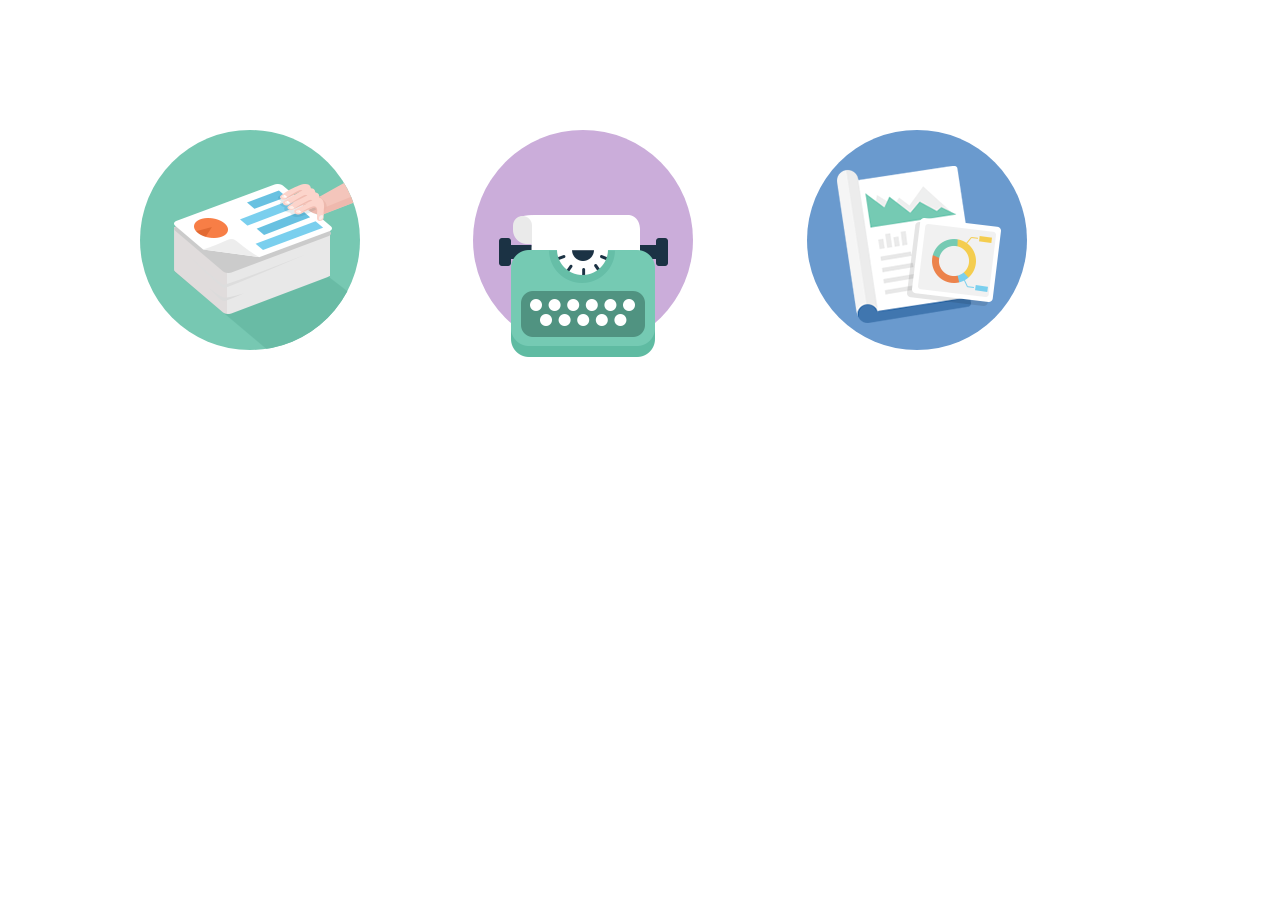
==== commit 91d6d269: "refine a little bit" ====
--- a/index.html
+++ b/index.html
@@ -40,7 +40,7 @@
 					<div class="picture"></div>
 					<div class="yellow-bar"></div>
 					<div class="blue-bar"></div>
-				</section>				
+				</section>
 			</li>
 		</ul>
 	</section>
--- a/stylesheets/style.css
+++ b/stylesheets/style.css
@@ -707,42 +707,57 @@
 }
 @keyframes handlebar {
   0% {
-    left: 20px;
+    transform: translateX(0);
+  }
+  25% {
+    transform: translateX(10px);
   }
   50% {
-    left: 30px;
-  }
-  100% {
-    left: 20px;
+    transform: translateX(0);
+  }
+  75% {
+    transform: translateX(-10px);
+  }
+  80% {
+    transform: translateX(0);
+  }
+  100% {
+    transform: translateX(0);
   }
 }
 @keyframes paper {
   0% {
-    top: 90px;
-  }
-  25% {
-    top: 70px;
+    transform: translateY(0);
   }
   30% {
-    top: 72px;
+    transform: translateY(-10px);
+  }
+  35% {
+    transform: translateY(-8px);
   }
   50% {
-    top: 60px;
+    transform: translateY(-20px);
   }
   55% {
-    top: 65px;
-  }
-  75% {
-    top: 50px;
+    transform: translateY(-18px);
+  }
+  60% {
+    transform: translateY(-30px);
+  }
+  65% {
+    transform: translateY(-28px);
   }
   80% {
-    top: 55px;
+    transform: translateY(-40px);
+  }
+  85% {
+    transform: translateY(-28px);
   }
   90% {
-    top: 55px;
-  }
-  100% {
-    top: 90px;
+    transform: translateY(-45px);
+  }
+  100% {
+    transform: translateY(0);
   }
 }
 @keyframes left-jump {
@@ -792,6 +807,21 @@
     display: none;
   }
 }
+@keyframes left-arc {
+  0%, 40% {
+    transform: rotate(30deg) translateX(200px);
+  }
+  60% {
+    transform: rotate(-2deg) translateX(-5px);
+  }
+  65% {
+    transform: rotate(0deg) translateX(0px);
+  }
+  100% {
+    transform: rotate(0deg) translateX(0px);
+    display: none;
+  }
+}
 @keyframes right-jump {
   0% {
     top: -50px;
@@ -838,20 +868,20 @@
     display: none;
   }
 }
-/* line 743, ../sass/style.scss */
+/* line 790, ../sass/style.scss */
 #animations {
   margin-bottom: 10em;
 }
-/* line 746, ../sass/style.scss */
+/* line 793, ../sass/style.scss */
 #animations li {
   float: left;
   width: 33.33%;
 }
-/* line 750, ../sass/style.scss */
+/* line 797, ../sass/style.scss */
 #animations section {
   margin: 3em 0;
 }
-/* line 754, ../sass/style.scss */
+/* line 801, ../sass/style.scss */
 #animations .data-processing {
   background-color: #77C8B2;
   width: 220px;
@@ -861,7 +891,7 @@
   position: relative;
   overflow: hidden;
 }
-/* line 763, ../sass/style.scss */
+/* line 810, ../sass/style.scss */
 #animations .data-processing .paper {
   position: absolute;
   background-image: url("/images/data-assets/paper.png");
@@ -872,7 +902,7 @@
   left: 34px;
   animation: top-right-in 2s ease infinite;
 }
-/* line 774, ../sass/style.scss */
+/* line 821, ../sass/style.scss */
 #animations .data-processing .pie {
   position: absolute;
   background-image: url("/images/data-assets/chart.png");
@@ -883,7 +913,7 @@
   left: 54px;
   animation: zoom-in 2s ease infinite;
 }
-/* line 785, ../sass/style.scss */
+/* line 832, ../sass/style.scss */
 #animations .data-processing .bar {
   position: absolute;
   background-image: url("/images/data-assets/data.png");
@@ -894,7 +924,7 @@
   left: 100px;
   animation: zoom-in-bar 2s ease infinite;
 }
-/* line 796, ../sass/style.scss */
+/* line 843, ../sass/style.scss */
 #animations .data-processing .hand {
   position: absolute;
   background-image: url("/images/data-assets/hand.png");
@@ -906,7 +936,7 @@
   z-index: 2;
   animation: hand-in 2s ease infinite;
 }
-/* line 809, ../sass/style.scss */
+/* line 856, ../sass/style.scss */
 #animations .typing {
   background-color: #CBADDA;
   width: 220px;
@@ -915,7 +945,7 @@
   border-radius: 50%;
   position: relative;
 }
-/* line 817, ../sass/style.scss */
+/* line 864, ../sass/style.scss */
 #animations .typing .typewritter {
   position: absolute;
   background-image: url("/images/typing/typewritter.png");
@@ -926,7 +956,7 @@
   left: 38px;
   z-index: 3;
 }
-/* line 828, ../sass/style.scss */
+/* line 875, ../sass/style.scss */
 #animations .typing .handlebar {
   position: absolute;
   background-image: url("/images/typing/handlebar.png");
@@ -936,29 +966,21 @@
   top: 108px;
   left: 26px;
   z-index: 1;
-  animation: handlebar .5s ease-in infinite;
-}
-/* line 840, ../sass/style.scss */
+  animation: handlebar 1s ease-out infinite;
+}
+/* line 887, ../sass/style.scss */
 #animations .typing .paper {
   position: absolute;
   background-image: url("/images/typing/paper.png");
   background-size: cover;
   width: 127px;
   height: 106px;
-  top: 50px;
+  top: 85px;
   left: 40px;
   z-index: 2;
   animation: paper 2s ease-out infinite;
 }
-/* line 852, ../sass/style.scss */
-#animations .typing .shadow {
-  position: absolute;
-  background-image: url("/images/typing/shadow.png");
-  background-size: cover;
-  width: 108px;
-  height: 15px;
-}
-/* line 861, ../sass/style.scss */
+/* line 900, ../sass/style.scss */
 #animations .mag {
   background-color: #6A9ACE;
   width: 220px;
@@ -968,7 +990,7 @@
   position: relative;
   overflow: hidden;
 }
-/* line 870, ../sass/style.scss */
+/* line 909, ../sass/style.scss */
 #animations .mag .magazine {
   position: absolute;
   background-image: url("/images/dissemination-assets/magazine.png");
@@ -980,37 +1002,37 @@
   animation: right-jump 2s ease-in-out infinite;
   transform-origin: bottom left;
 }
-/* line 882, ../sass/style.scss */
+/* line 921, ../sass/style.scss */
 #animations .mag .picture {
   position: absolute;
   background-image: url("/images/dissemination-assets/pic.png");
   background-size: cover;
   width: 94px;
   height: 88px;
-  top: 94px;
-  left: 108px;
-  animation: left-jump 2s ease-in-out infinite;
+  top: 88px;
+  left: 100px;
+  animation: left-arc 2s ease-in-out infinite;
   transform-origin: bottom right;
 }
-/* line 894, ../sass/style.scss */
+/* line 933, ../sass/style.scss */
 #animations .mag .yellow-bar {
   position: absolute;
   background-image: url("/images/dissemination-assets/yellow.png");
   background-size: cover;
   width: 27px;
   height: 9px;
-  top: 116px;
-  left: 166px;
+  top: 106px;
+  left: 158px;
   animation: bar 2s ease infinite;
 }
-/* line 905, ../sass/style.scss */
+/* line 944, ../sass/style.scss */
 #animations .mag .blue-bar {
   position: absolute;
   background-image: url("/images/dissemination-assets/blue.png");
   background-size: cover;
   width: 25px;
   height: 14px;
-  top: 154px;
-  left: 164px;
+  top: 148px;
+  left: 156px;
   animation: bar 2s ease infinite;
 }
